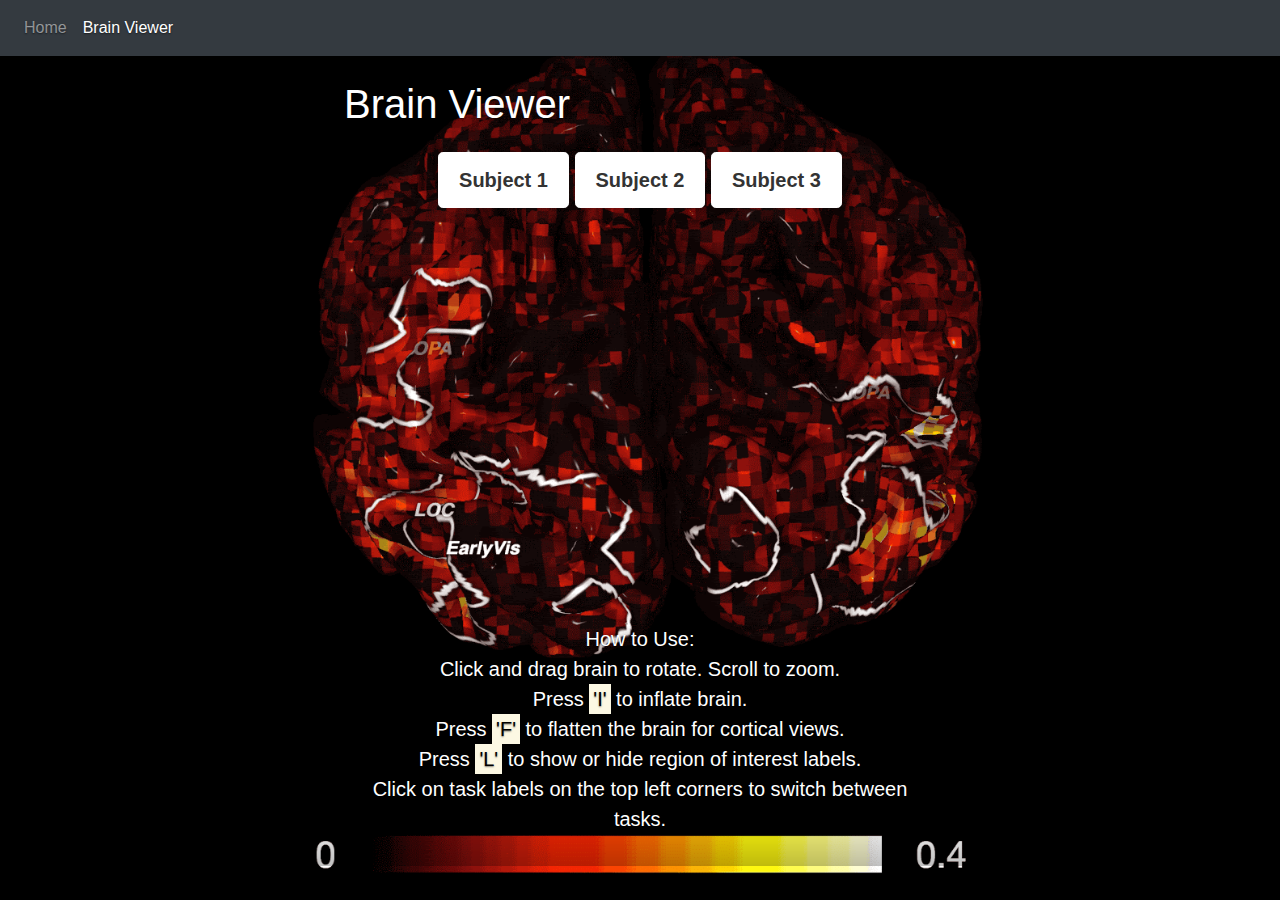
==== website/brain_viewer/index.html @ ba5a2208 "add websites" ====
<!doctype html>
<html lang="en">
  <head>
    <!-- Required meta tags -->
    <meta charset="utf-8">
    <meta name="viewport" content="width=device-width, initial-scale=1, shrink-to-fit=no">

    <!-- Bootstrap CSS -->
    <link rel="stylesheet" href="https://stackpath.bootstrapcdn.com/bootstrap/4.3.1/css/bootstrap.min.css" integrity="sha384-ggOyR0iXCbMQv3Xipma34MD+dH/1fQ784/j6cY/iJTQUOhcWr7x9JvoRxT2MZw1T" crossorigin="anonymous">
    <link rel="stylesheet" href="cover.css">

    <title>Neural Taskonomy</title>
  </head>
  <body>
      <div class="cover-container d-flex w-100 h-100 p-3 mx-auto flex-column">
            <nav class="navbar navbar-expand-md navbar-dark bg-dark fixed-top">
      <button class="navbar-toggler" type="button" data-toggle="collapse" data-target="#navbarsExampleDefault" aria-controls="navbarsExampleDefault" aria-expanded="false" aria-label="Toggle navigation">
        <span class="navbar-toggler-icon"></span>
      </button>

      <div class="collapse navbar-collapse" id="navbarsExampleDefault">
        <ul class="navbar-nav mr-auto">
          <li class="nav-item">
            <a class="nav-link" href="../index.html">Home <span class="sr-only"></span></a>
          </li>
          <li class="nav-item active">
            <a class="nav-link" href="#">Brain Viewer <span class="sr-only">(current)</span></a>
          </li>
        </ul>
      </div>
    </nav>

        <main role="main" class="inner cover">
          <h1 class="cover-heading">Brain Viewer</h1>

          <p class="lead text-center" style="padding-top: 1rem">
            <a href="src/subj1/index.html" class="btn btn-lg btn-secondary">Subject 1</a>
            <a href="src/subj2/index.html" class="btn btn-lg btn-secondary">Subject 2</a>
            <a href="src/subj3/index.html" class="btn btn-lg btn-secondary">Subject 3</a>
          </p>
          <p class="lead text-center"style="padding-top: 25rem"> <strong>How to Use:</strong> <br>
              Click and drag brain to rotate. Scroll to zoom. <br>
              Press <mark>'I'</mark> to inflate brain. <br>
              Press <mark>'F'</mark> to flatten the brain for cortical views. <br>
              Press <mark>'L'</mark> to show or hide region of interest labels. <br>
              Click on task labels on the top left corners to switch between tasks.
          </p>
        </main>

        <footer class="mastfoot mt-auto">
          <div class="inner">
<!--             <p>&copy; Carnegie Mellon University 2019</p>
 -->          </div>
        </footer>
      </div>

    <!-- jQuery first, then Popper.js, then Bootstrap JS -->
    <script src="https://code.jquery.com/jquery-3.3.1.slim.min.js" integrity="sha384-q8i/X+965DzO0rT7abK41JStQIAqVgRVzpbzo5smXKp4YfRvH+8abtTE1Pi6jizo" crossorigin="anonymous"></script>
    <script src="https://cdnjs.cloudflare.com/ajax/libs/popper.js/1.14.7/umd/popper.min.js" integrity="sha384-UO2eT0CpHqdSJQ6hJty5KVphtPhzWj9WO1clHTMGa3JDZwrnQq4sF86dIHNDz0W1" crossorigin="anonymous"></script>
    <script src="https://stackpath.bootstrapcdn.com/bootstrap/4.3.1/js/bootstrap.min.js" integrity="sha384-JjSmVgyd0p3pXB1rRibZUAYoIIy6OrQ6VrjIEaFf/nJGzIxFDsf4x0xIM+B07jRM" crossorigin="anonymous"></script>
  </body>
</html>
---- website/brain_viewer/cover.css ----
/*
 * Globals
 */

/* Links */
a,
a:focus,
a:hover {
  color: #fff;
}

/* Custom default button */
.btn-secondary,
.btn-secondary:hover,
.btn-secondary:focus {
  color: #333;
  text-shadow: none; /* Prevent inheritance from `body` */
  background-color: #fff;
  border: .05rem solid #fff;
}


/*
 * Base structure
 */

html,
body { 
  background: url(src/earlyvis.gif) no-repeat center center fixed;
  padding-top: 2rem; 
  /*-webkit-background-size: cover;*/
  /*-moz-background-size: cover;*/
  /*-o-background-size: cover;*/
  background-size: cover;
}
body {
  height: 100%;
  background-color: #333;
}

body {
  display: -ms-flexbox;
  display: flex;
  color: #fff;
  text-shadow: 0 .05rem .1rem rgba(0, 0, 0, .5);
  box-shadow: inset 0 0 5rem rgba(0, 0, 0, .5);
}

.cover-container {
  max-width: 42em;
}


/*
 * Header
 */
.masthead {
  margin-bottom: 2rem;
}

.masthead-brand {
  margin-bottom: 0;
}

.nav-masthead .nav-link {
  padding: .25rem 0;
  font-weight: 700;
  color: rgba(255, 255, 255, .5);
  background-color: transparent;
  border-bottom: .25rem solid transparent;
}

.nav-masthead .nav-link:hover,
.nav-masthead .nav-link:focus {
  border-bottom-color: rgba(255, 255, 255, .25);
}

.nav-masthead .nav-link + .nav-link {
  margin-left: 1rem;
}

.nav-masthead .active {
  color: #fff;
  border-bottom-color: #fff;
}

@media (min-width: 48em) {
  .masthead-brand {
    float: left;
  }
  .nav-masthead {
    float: right;
  }
}


/*
 * Cover
 */
.cover {
  padding: 0 1.5rem;
}
.cover .btn-lg {
  padding: .75rem 1.25rem;
  font-weight: 700;
}


/*
 * Footer
 */
.mastfoot {
  color: rgba(255, 255, 255, .5);
}
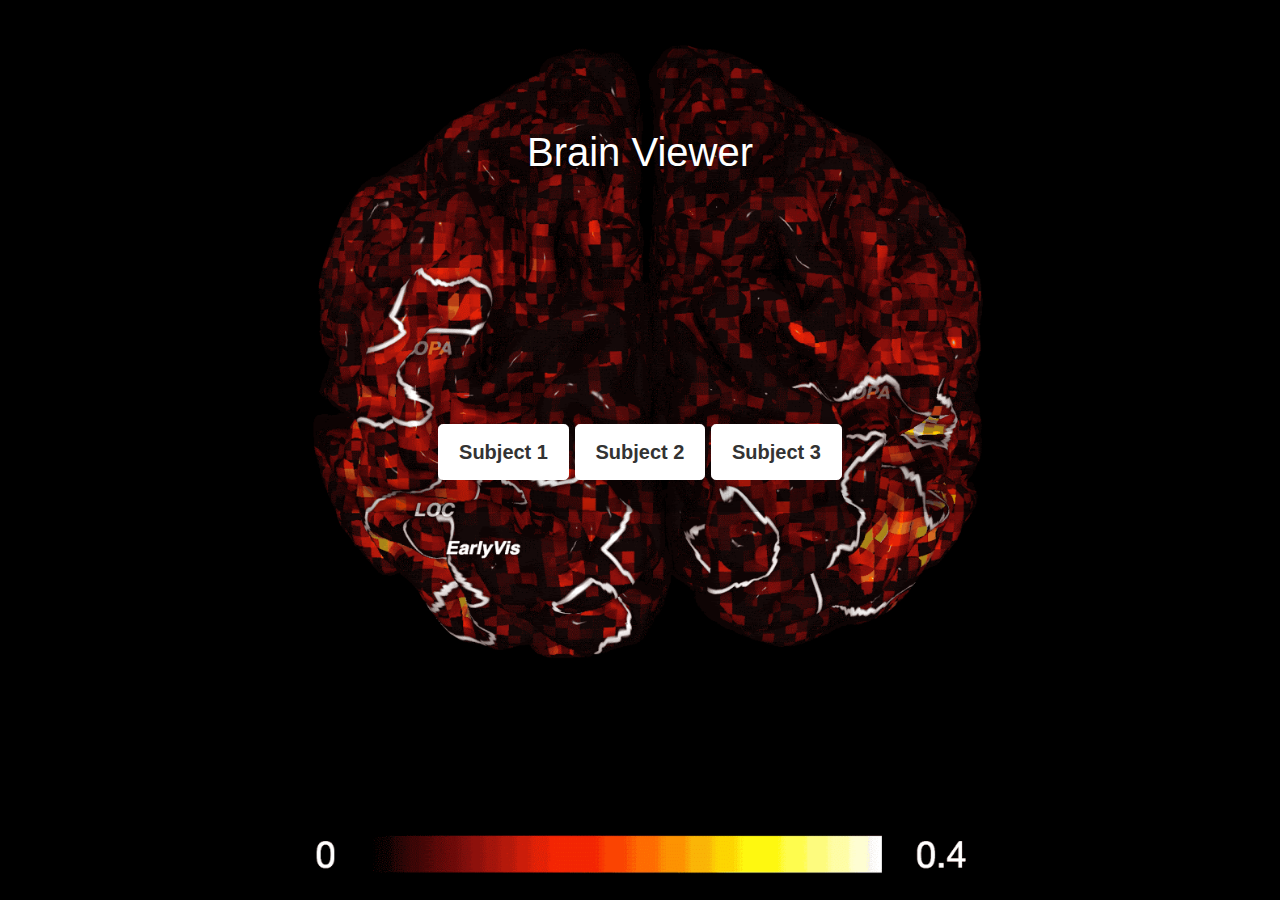
==== commit 4e6fb9d5: "fixed stacking input" ====
--- a/website/brain_viewer/index.html
+++ b/website/brain_viewer/index.html
@@ -13,37 +13,30 @@
   </head>
   <body>
       <div class="cover-container d-flex w-100 h-100 p-3 mx-auto flex-column">
-            <nav class="navbar navbar-expand-md navbar-dark bg-dark fixed-top">
-      <button class="navbar-toggler" type="button" data-toggle="collapse" data-target="#navbarsExampleDefault" aria-controls="navbarsExampleDefault" aria-expanded="false" aria-label="Toggle navigation">
-        <span class="navbar-toggler-icon"></span>
-      </button>
+<!--            <nav class="navbar navbar-expand-md navbar-dark bg-dark fixed-top">-->
+<!--      <button class="navbar-toggler" type="button" data-toggle="collapse" data-target="#navbarsExampleDefault" aria-controls="navbarsExampleDefault" aria-expanded="false" aria-label="Toggle navigation">-->
+<!--        <span class="navbar-toggler-icon"></span>-->
+<!--      </button>-->
 
-      <div class="collapse navbar-collapse" id="navbarsExampleDefault">
-        <ul class="navbar-nav mr-auto">
-          <li class="nav-item">
-            <a class="nav-link" href="../index.html">Home <span class="sr-only"></span></a>
-          </li>
-          <li class="nav-item active">
-            <a class="nav-link" href="#">Brain Viewer <span class="sr-only">(current)</span></a>
-          </li>
-        </ul>
-      </div>
-    </nav>
+<!--      <div class="collapse navbar-collapse" id="navbarsExampleDefault">-->
+<!--        <ul class="navbar-nav mr-auto">-->
+<!--          <li class="nav-item">-->
+<!--            <a class="nav-link" href="../index.html">Home <span class="sr-only"></span></a>-->
+<!--          </li>-->
+<!--          <li class="nav-item active">-->
+<!--            <a class="nav-link" href="#">Brain Viewer <span class="sr-only">(current)</span></a>-->
+<!--          </li>-->
+<!--        </ul>-->
+<!--      </div>-->
+<!--    </nav>-->
 
         <main role="main" class="inner cover">
-          <h1 class="cover-heading">Brain Viewer</h1>
+          <h1 class="cover-heading text-center" style="padding-top: 3rem">Brain Viewer</h1>
 
-          <p class="lead text-center" style="padding-top: 1rem">
+          <p class="lead text-center" style="padding-top: 15rem">
             <a href="src/subj1/index.html" class="btn btn-lg btn-secondary">Subject 1</a>
             <a href="src/subj2/index.html" class="btn btn-lg btn-secondary">Subject 2</a>
             <a href="src/subj3/index.html" class="btn btn-lg btn-secondary">Subject 3</a>
-          </p>
-          <p class="lead text-center"style="padding-top: 25rem"> <strong>How to Use:</strong> <br>
-              Click and drag brain to rotate. Scroll to zoom. <br>
-              Press <mark>'I'</mark> to inflate brain. <br>
-              Press <mark>'F'</mark> to flatten the brain for cortical views. <br>
-              Press <mark>'L'</mark> to show or hide region of interest labels. <br>
-              Click on task labels on the top left corners to switch between tasks.
           </p>
         </main>
 
--- a/website/brain_viewer/cover.css
+++ b/website/brain_viewer/cover.css
@@ -25,14 +25,15 @@
  */
 
 html,
-body { 
+body {
   background: url(src/earlyvis.gif) no-repeat center center fixed;
-  padding-top: 2rem; 
+  padding-top: 2rem;
   /*-webkit-background-size: cover;*/
   /*-moz-background-size: cover;*/
   /*-o-background-size: cover;*/
   background-size: cover;
 }
+
 body {
   height: 100%;
   background-color: #333;
